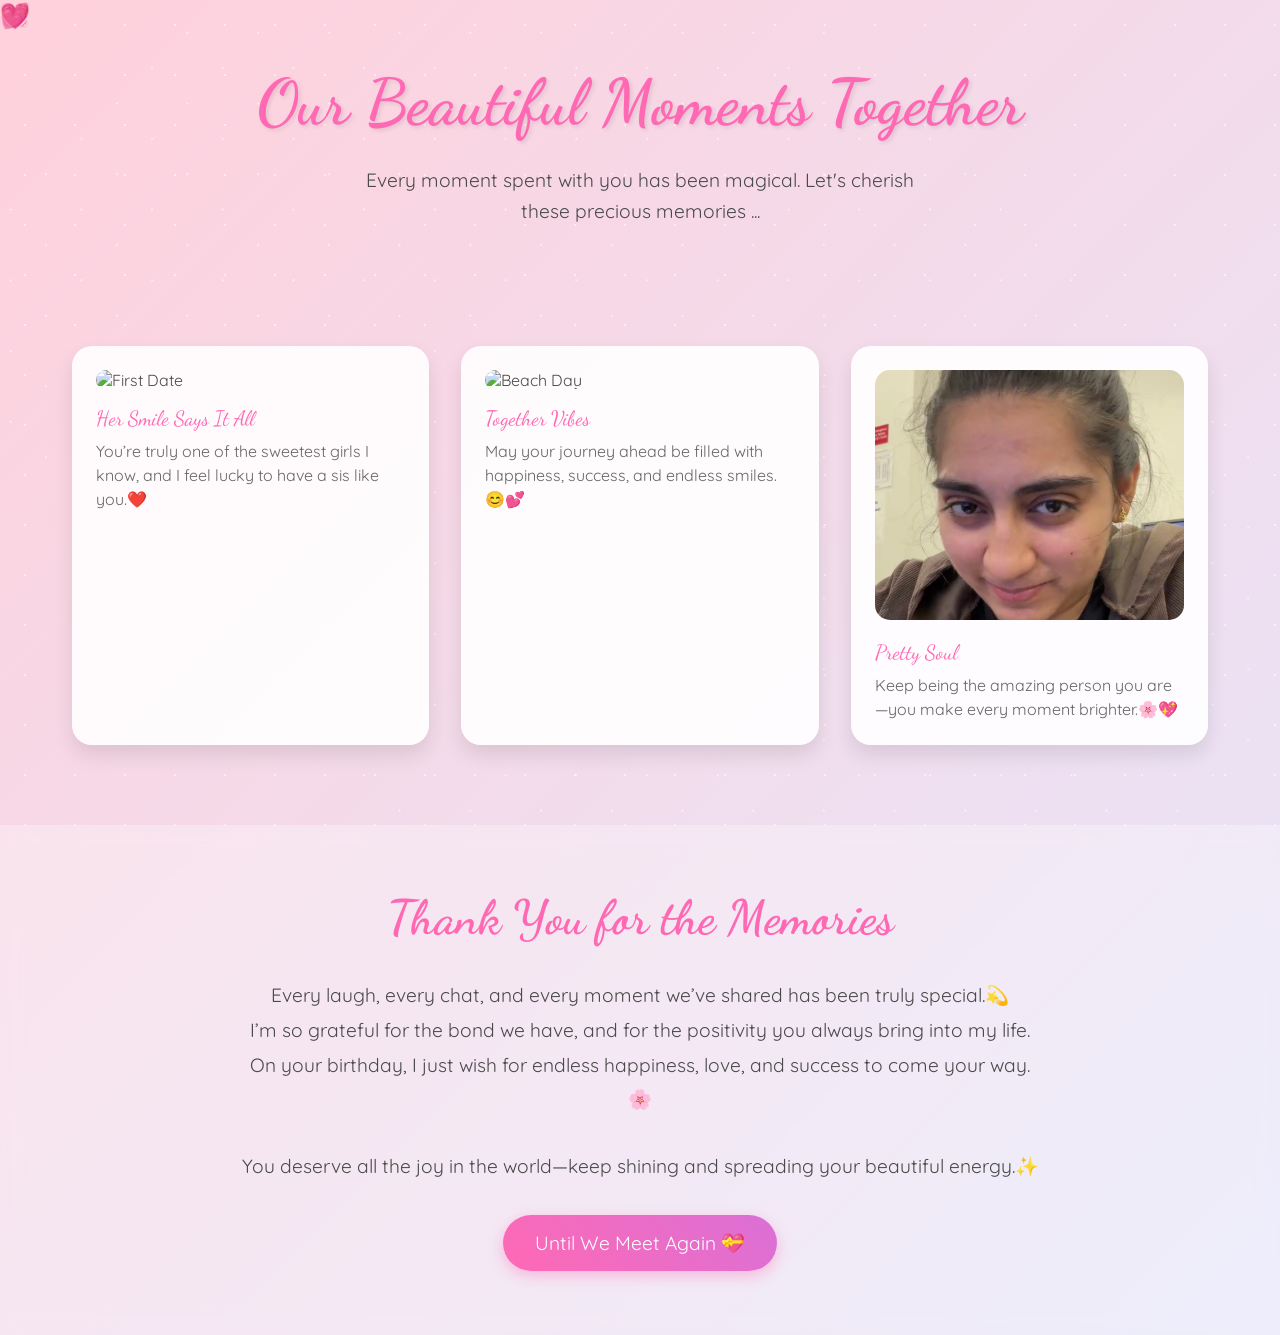
==== last.html @ 88ef9b68 "Add files via upload" ====
<!DOCTYPE html>
<html lang="en">

<head>
    <meta charset="UTF-8">
    <meta name="viewport" content="width=device-width, initial-scale=1.0">
    <title>Our Beautiful Memories ✨</title>
    <style>
        @import url('https://fonts.googleapis.com/css2?family=Dancing+Script:wght@700&family=Quicksand:wght@300;400;500;600&display=swap');

        * {
            margin: 0;
            padding: 0;
            box-sizing: border-box;
        }

        body {
            min-height: 100vh;
            background: linear-gradient(135deg,
                    #ffd1dc 0%,
                    #e6e6fa 25%,
                    #ffefd5 50%,
                    #e6e6fa 75%,
                    #ffd1dc 100%);
            background-size: 400% 400%;
            animation: gradientFlow 15s ease infinite;
            font-family: 'Quicksand', sans-serif;
            overflow-x: hidden;
            color: #4a4a4a;
        }

        @keyframes gradientFlow {
            0% {
                background-position: 0% 50%;
            }

            50% {
                background-position: 100% 50%;
            }

            100% {
                background-position: 0% 50%;
            }
        }

        /* Enhanced Sparkle Effect */
        .magic-sparkles {
            position: fixed;
            top: 0;
            left: 0;
            width: 100%;
            height: 100%;
            pointer-events: none;
            z-index: 1;
        }

        .sparkle {
            position: absolute;
            width: 6px;
            height: 6px;
            border-radius: 50%;
            background-color: white;
            animation: twinkle var(--duration, 4s) ease-in-out infinite;
            opacity: 0;
        }

        @keyframes twinkle {

            0%,
            100% {
                opacity: 0;
                transform: scale(0.5);
            }

            50% {
                opacity: 0.8;
                transform: scale(1);
            }
        }

        /* Generate 50 sparkles with different positions and animations */
        .magic-sparkles::before,
        .magic-sparkles::after {
            content: '';
            position: absolute;
            width: 100%;
            height: 100%;
            background-image: radial-gradient(circle, white 1px, transparent 1px);
            background-size: 50px 50px;
            animation: sparkleLayer 8s linear infinite;
            opacity: 0.5;
        }

        .magic-sparkles::after {
            animation-delay: -4s;
            transform: rotate(45deg);
        }

        @keyframes sparkleLayer {
            0% {
                transform: translateY(0);
            }

            100% {
                transform: translateY(-50px);
            }
        }

        /* Floating Hearts */
        .floating-hearts {
            position: fixed;
            width: 100%;
            height: 100%;
            pointer-events: none;
            z-index: 2;
        }

        .heart {
            position: absolute;
            font-size: 1.5rem;
            color: rgba(255, 105, 180, 0.6);
            animation: floatHeart var(--float-duration, 6s) ease-in-out infinite;
            animation-delay: var(--delay, 0s);
        }

        @keyframes floatHeart {
            0% {
                transform: translate(0, 100vh) rotate(0deg);
            }

            100% {
                transform: translate(var(--translate-x, 0), -100vh) rotate(360deg);
            }
        }

        /* Welcome Section */
        .welcome {
            text-align: center;
            padding: 4rem 2rem;
            position: relative;
            z-index: 3;
        }

        .welcome h1 {
            font-family: 'Dancing Script', cursive;
            font-size: 4rem;
            color: #ff69b4;
            text-shadow: 2px 2px 4px rgba(0, 0, 0, 0.1);
            animation: fadeInScale 2s ease;
        }

        .welcome p {
            font-size: 1.2rem;
            max-width: 600px;
            margin: 1.5rem auto;
            line-height: 1.6;
            animation: fadeIn 2s ease 0.5s both;
        }

        /* Enhanced Memory Cards */
        .memory-container {
            max-width: 1200px;
            margin: 0 auto;
            padding: 2rem;
            display: grid;
            grid-template-columns: repeat(auto-fit, minmax(300px, 1fr));
            gap: 2rem;
            z-index: 3;
            position: relative;
        }

        .memory-card {
            background: rgba(255, 255, 255, 0.9);
            border-radius: 20px;
            padding: 1.5rem;
            box-shadow: 0 10px 20px rgba(0, 0, 0, 0.1);
            transition: all 0.5s cubic-bezier(0.4, 0, 0.2, 1);
            position: relative;
            overflow: hidden;
        }

        .memory-card:hover {
            transform: translateY(-10px) scale(1.02);
            box-shadow: 0 15px 30px rgba(0, 0, 0, 0.15);
        }

        .memory-card::before {
            content: '';
            position: absolute;
            top: 0;
            left: 0;
            width: 100%;
            height: 100%;
            background: linear-gradient(45deg, transparent, rgba(255, 255, 255, 0.4), transparent);
            transform: translateX(-100%);
            transition: 0.5s;
        }

        .memory-card:hover::before {
            transform: translateX(100%);
        }

        .memory-img {
            width: 100%;
            height: 250px;
            object-fit: cover;
            border-radius: 15px;
            margin-bottom: 1rem;
            transition: transform 0.5s ease;
        }

        .memory-card:hover .memory-img {
            transform: scale(1.05);
        }

        .memory-date {
            font-family: 'Dancing Script', cursive;
            color: #ff69b4;
            font-size: 1.3rem;
            margin-bottom: 0.5rem;
        }

        .memory-caption {
            font-size: 1rem;
            line-height: 1.5;
            color: #666;
        }

        /* Final Message Section */
        .final-message {
            text-align: center;
            padding: 4rem 2rem;
            background: rgba(255, 255, 255, 0.3);
            backdrop-filter: blur(10px);
            margin-top: 3rem;
            position: relative;
            z-index: 3;
        }

        .final-message h2 {
            font-family: 'Dancing Script', cursive;
            font-size: 3rem;
            color: #ff69b4;
            margin-bottom: 2rem;
            animation: heartbeat 2s infinite;
        }

        @keyframes heartbeat {

            0%,
            100% {
                transform: scale(1);
            }

            50% {
                transform: scale(1.1);
            }
        }

        .final-message p {
            font-size: 1.2rem;
            max-width: 800px;
            margin: 0 auto 2rem;
            line-height: 1.8;
        }

        .goodbye-btn {
            display: inline-block;
            padding: 1rem 2rem;
            font-size: 1.2rem;
            background: linear-gradient(45deg, #ff69b4, #da70d6);
            color: white;
            border: none;
            border-radius: 50px;
            cursor: pointer;
            text-decoration: none;
            transition: all 0.3s ease;
            box-shadow: 0 5px 15px rgba(255, 105, 180, 0.4);
            animation: float 3s infinite ease-in-out;
        }

        .goodbye-btn:hover {
            transform: translateY(-5px);
            box-shadow: 0 8px 20px rgba(255, 105, 180, 0.6);
        }

        @keyframes float {

            0%,
            100% {
                transform: translateY(0);
            }

            50% {
                transform: translateY(-10px);
            }
        }

        /* Animations */
        @keyframes fadeInScale {
            0% {
                opacity: 0;
                transform: scale(0.8);
            }

            100% {
                opacity: 1;
                transform: scale(1);
            }
        }

        @keyframes fadeIn {
            0% {
                opacity: 0;
            }

            100% {
                opacity: 1;
            }
        }

        /* Generate Hearts */
        .js-generate-hearts {
            position: fixed;
            width: 100%;
            height: 100%;
            pointer-events: none;
            z-index: 2;
        }

        /* Custom Scrollbar */
        ::-webkit-scrollbar {
            width: 12px;
        }

        ::-webkit-scrollbar-track {
            background: rgba(255, 255, 255, 0.4);
        }

        ::-webkit-scrollbar-thumb {
            background: linear-gradient(45deg, #ff69b4, #da70d6);
            border-radius: 6px;
        }

        /* Responsive Design */
        @media (max-width: 768px) {
            .welcome h1 {
                font-size: 3rem;
            }

            .memory-container {
                grid-template-columns: 1fr;
            }

            .final-message h2 {
                font-size: 2.5rem;
            }
        }
    </style>
</head>

<body>
    <div class="magic-sparkles"></div>
    <div class="floating-hearts">
        <!-- Hearts will be generated via CSS -->
        <div class="heart" style="--float-duration: 6s; --delay: 0s; --translate-x: 20px;">💝</div>
        <div class="heart" style="--float-duration: 8s; --delay: 1s; --translate-x: -30px;">💖</div>
        <div class="heart" style="--float-duration: 7s; --delay: 2s; --translate-x: 40px;">💗</div>
        <div class="heart" style="--float-duration: 9s; --delay: 3s; --translate-x: -20px;">💓</div>
        <div class="heart" style="--float-duration: 5s; --delay: 4s; --translate-x: 30px;">💕</div>
    </div>

    <section class="welcome">
        <h1>Our Beautiful Moments Together</h1>
        <p>Every moment spent with you has been magical. Let's cherish these precious memories ...</p>
    </section>

    <div class="memory-container">
        <div class="memory-card">
            <img src="./d1.jpg" alt="First Date" class="memory-img">
            <div class="memory-date">Her Smile Says It All</div>
            <div class="memory-caption">You’re truly one of the sweetest girls I know, and I feel lucky to have a sis
                like you.❤️</div>
        </div>
        <div class="memory-card">
            <img src="./d2.jpg" alt="Beach Day" class="memory-img">
            <div class="memory-date">Together Vibes</div>
            <div class="memory-caption">May your journey ahead be filled with happiness, success, and endless
                smiles.😊💕</div>
        </div>
        <div class="memory-card">
            <img src="./d3.jpg" alt="Movie Night" class="memory-img">
            <div class="memory-date">Pretty Soul</div>
            <div class="memory-caption">Keep being the amazing person you are—you make every moment brighter.🌸💖</div>
        </div>

    </div>

    <section class="final-message">
        <h2>Thank You for the Memories</h2>
        <p>Every laugh, every chat, and every moment we’ve shared has been truly special.💫<br>
            I’m so grateful for the bond we have, and for the positivity you always bring into my life.<br>
            On your birthday, I just wish for endless happiness, love, and success to come your way.🌸</p>
        <p>You deserve all the joy in the world—keep shining and spreading your beautiful energy.✨</p>
        <a href="#" class="goodbye-btn">Until We Meet Again 💝</a>
    </section>
</body>

</html>
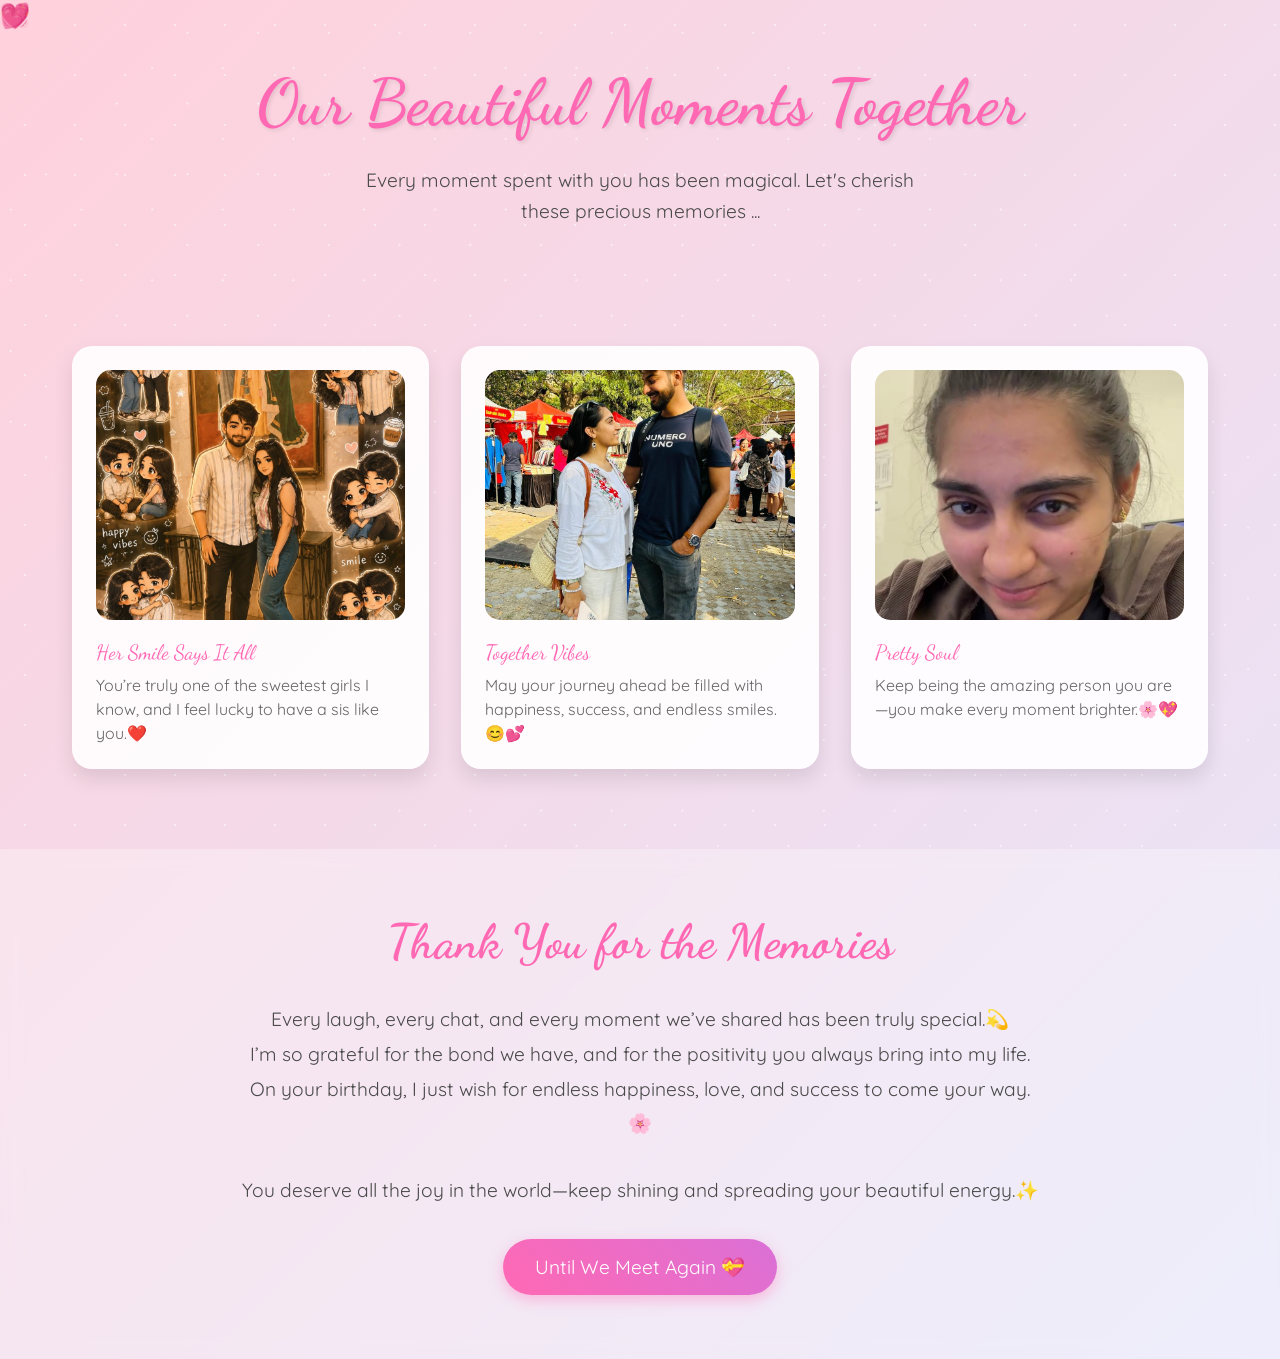
==== commit 3cfcbdfc: "Update last.html" ====
--- a/last.html
+++ b/last.html
@@ -377,7 +377,7 @@
 
     <div class="memory-container">
         <div class="memory-card">
-            <img src="./d1.jpg" alt="First Date" class="memory-img">
+            <img src="d1.jpg" alt=" " class="memory-img">
             <div class="memory-date">Her Smile Says It All</div>
             <div class="memory-caption">You’re truly one of the sweetest girls I know, and I feel lucky to have a sis
                 like you.❤️</div>
@@ -406,4 +406,4 @@
     </section>
 </body>
 
-</html>+</html>
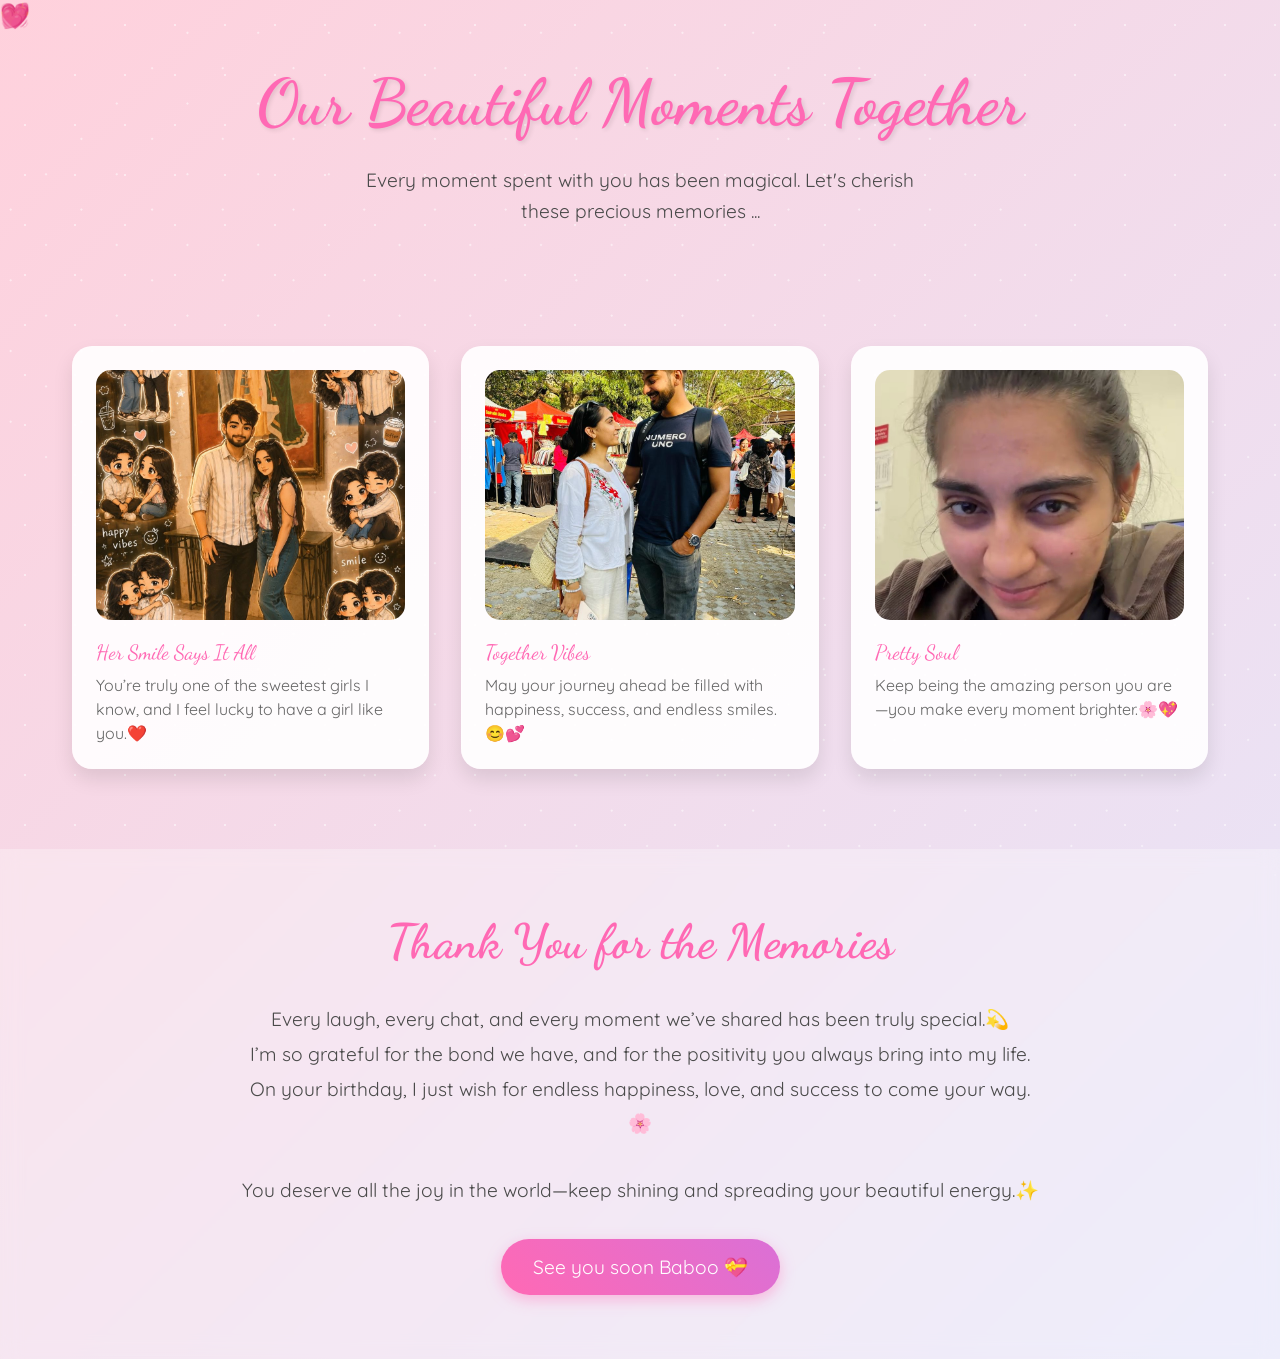
==== commit 7b4386bf: "Update last.html" ====
--- a/last.html
+++ b/last.html
@@ -379,7 +379,7 @@
         <div class="memory-card">
             <img src="d1.jpg" alt=" " class="memory-img">
             <div class="memory-date">Her Smile Says It All</div>
-            <div class="memory-caption">You’re truly one of the sweetest girls I know, and I feel lucky to have a sis
+            <div class="memory-caption">You’re truly one of the sweetest girls I know, and I feel lucky to have a girl
                 like you.❤️</div>
         </div>
         <div class="memory-card">
@@ -402,7 +402,7 @@
             I’m so grateful for the bond we have, and for the positivity you always bring into my life.<br>
             On your birthday, I just wish for endless happiness, love, and success to come your way.🌸</p>
         <p>You deserve all the joy in the world—keep shining and spreading your beautiful energy.✨</p>
-        <a href="#" class="goodbye-btn">Until We Meet Again 💝</a>
+        <a href="#" class="goodbye-btn"> See you soon Baboo 💝</a>
     </section>
 </body>
 
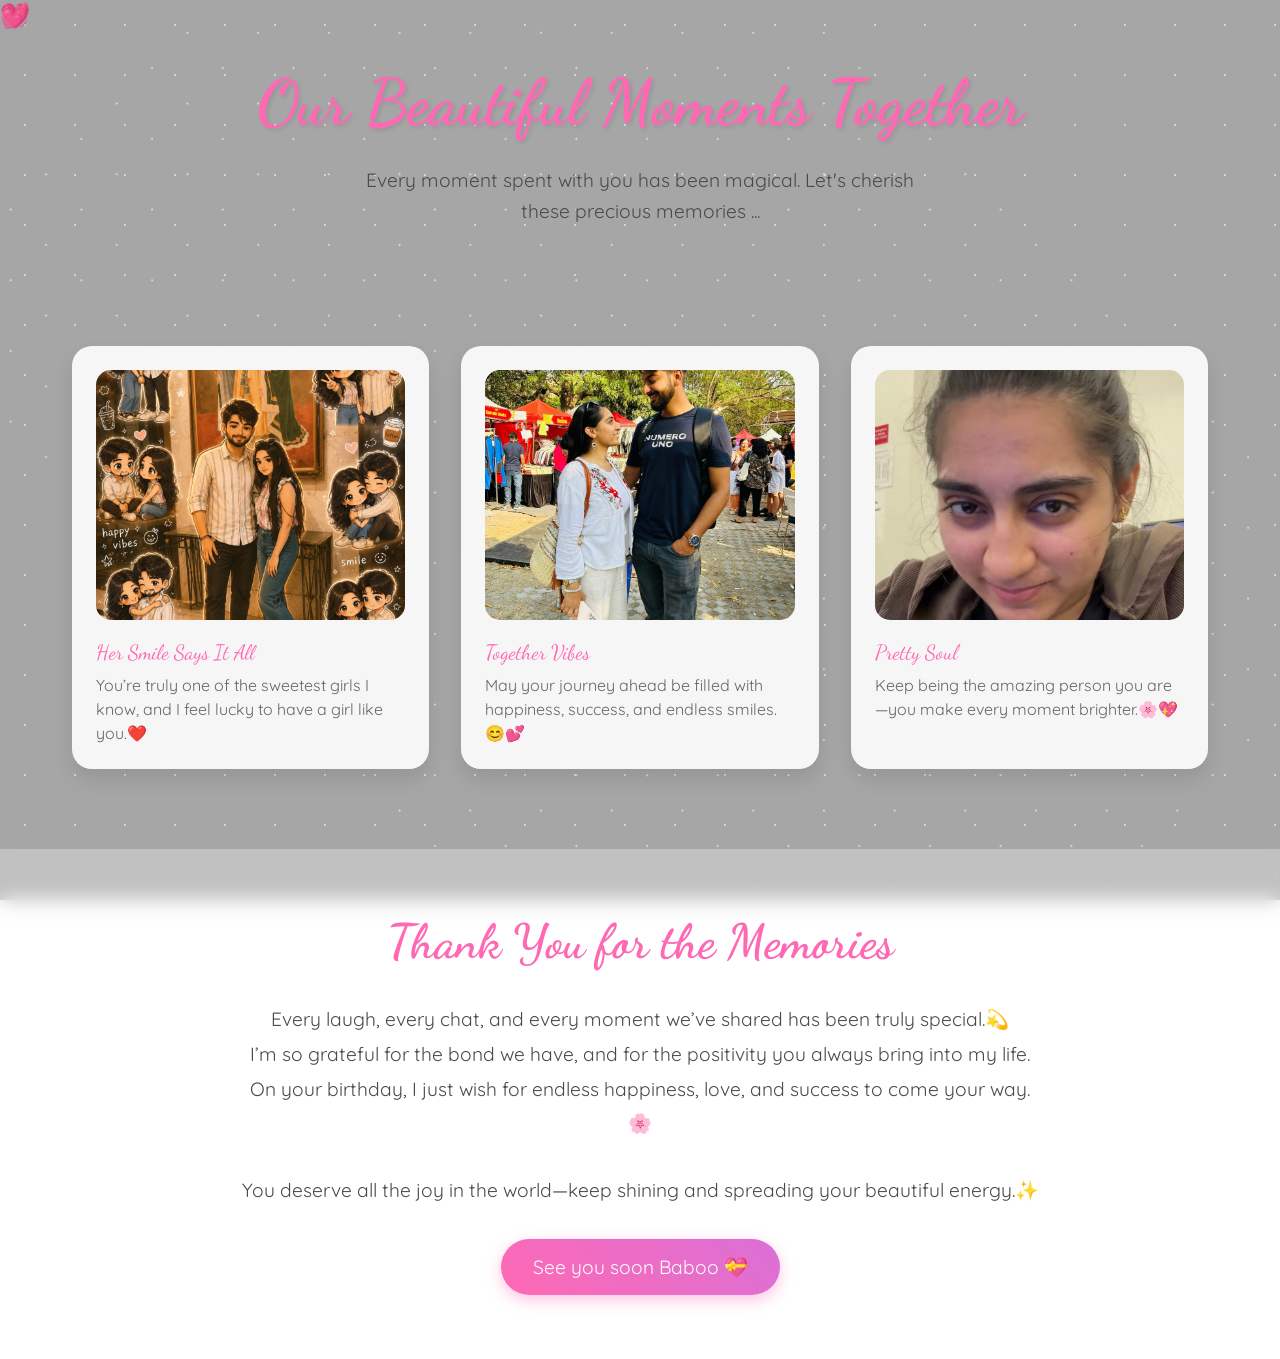
==== commit 22f22136: "Update last.html" ====
--- a/last.html
+++ b/last.html
@@ -357,6 +357,20 @@
             }
         }
     </style>
+    <style>
+    body{
+    background: linear-gradient(
+        rgba(0,0,0,0.35),
+        rgba(0,0,0,0.35)
+    ),
+    url("bg.jpg");
+
+    background-size: cover;
+    background-position: center;
+    background-repeat: no-repeat;
+    background-attachment: fixed;
+}
+</style>
 </head>
 
 <body>
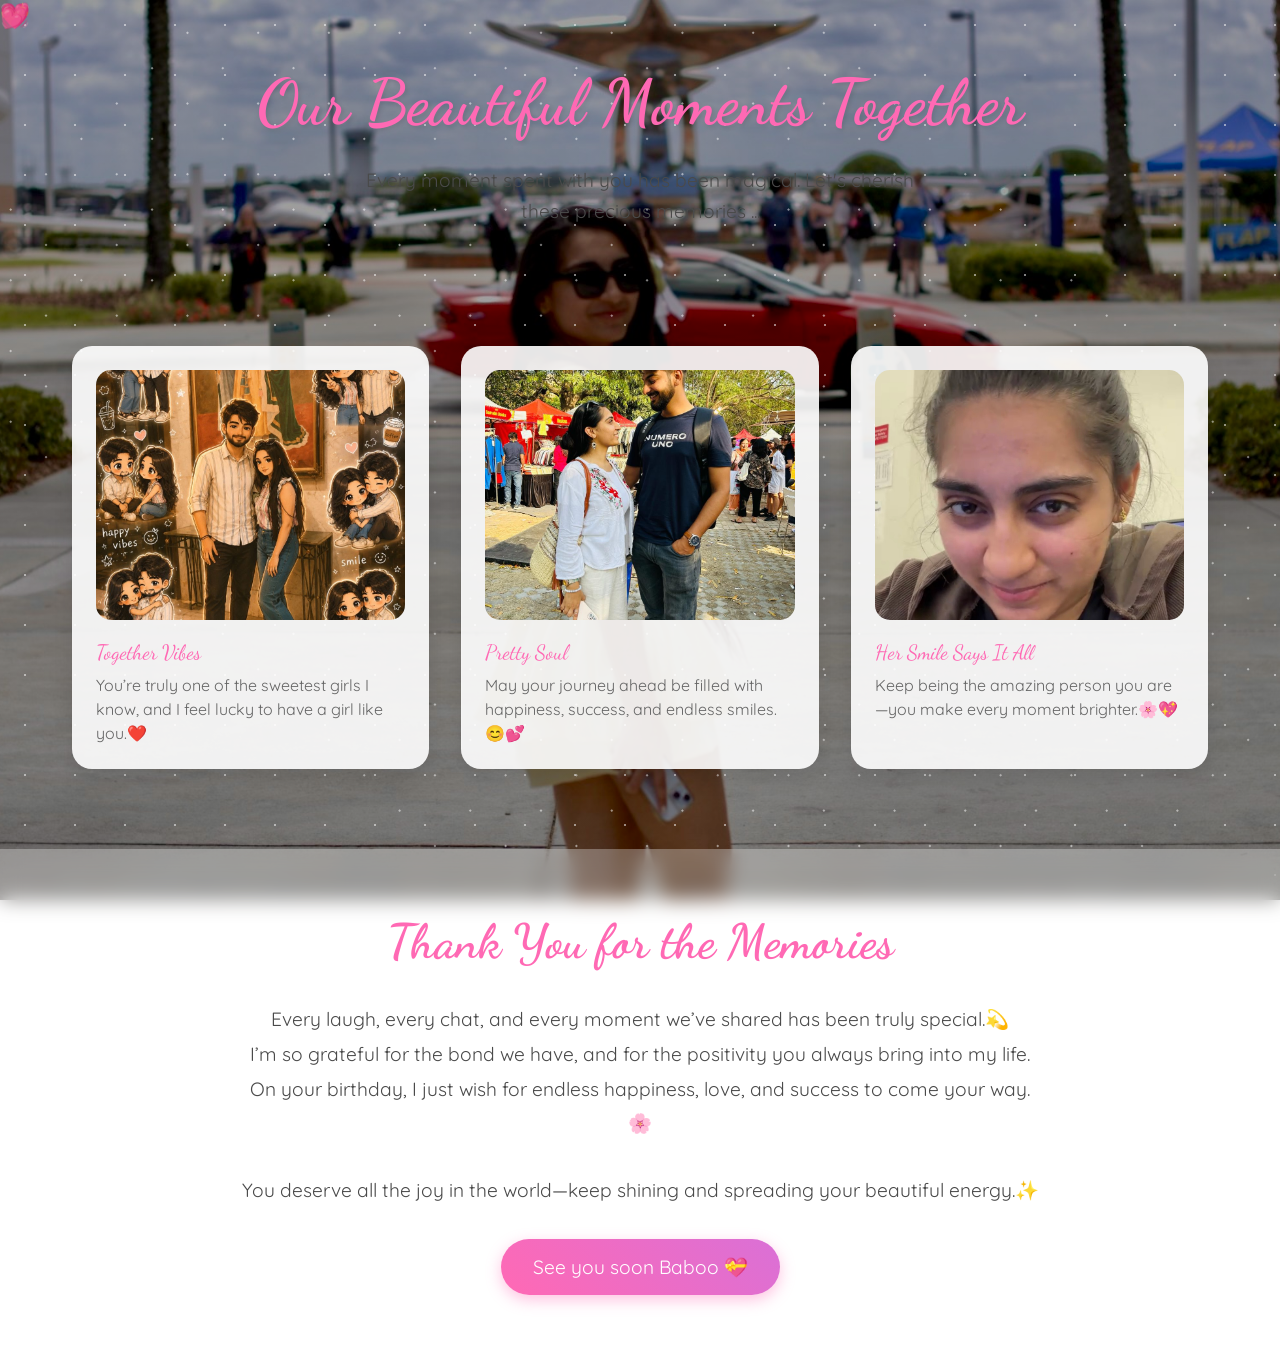
==== commit fc5fef4e: "Update last.html" ====
--- a/last.html
+++ b/last.html
@@ -392,19 +392,19 @@
     <div class="memory-container">
         <div class="memory-card">
             <img src="d1.jpg" alt=" " class="memory-img">
-            <div class="memory-date">Her Smile Says It All</div>
+            <div class="memory-date">Together Vibes</div>
             <div class="memory-caption">You’re truly one of the sweetest girls I know, and I feel lucky to have a girl
                 like you.❤️</div>
         </div>
         <div class="memory-card">
             <img src="./d2.jpg" alt="Beach Day" class="memory-img">
-            <div class="memory-date">Together Vibes</div>
+            <div class="memory-date">Pretty Soul</div>
             <div class="memory-caption">May your journey ahead be filled with happiness, success, and endless
                 smiles.😊💕</div>
         </div>
         <div class="memory-card">
             <img src="./d3.jpg" alt="Movie Night" class="memory-img">
-            <div class="memory-date">Pretty Soul</div>
+            <div class="memory-date">Her Smile Says It All</div>
             <div class="memory-caption">Keep being the amazing person you are—you make every moment brighter.🌸💖</div>
         </div>
 
